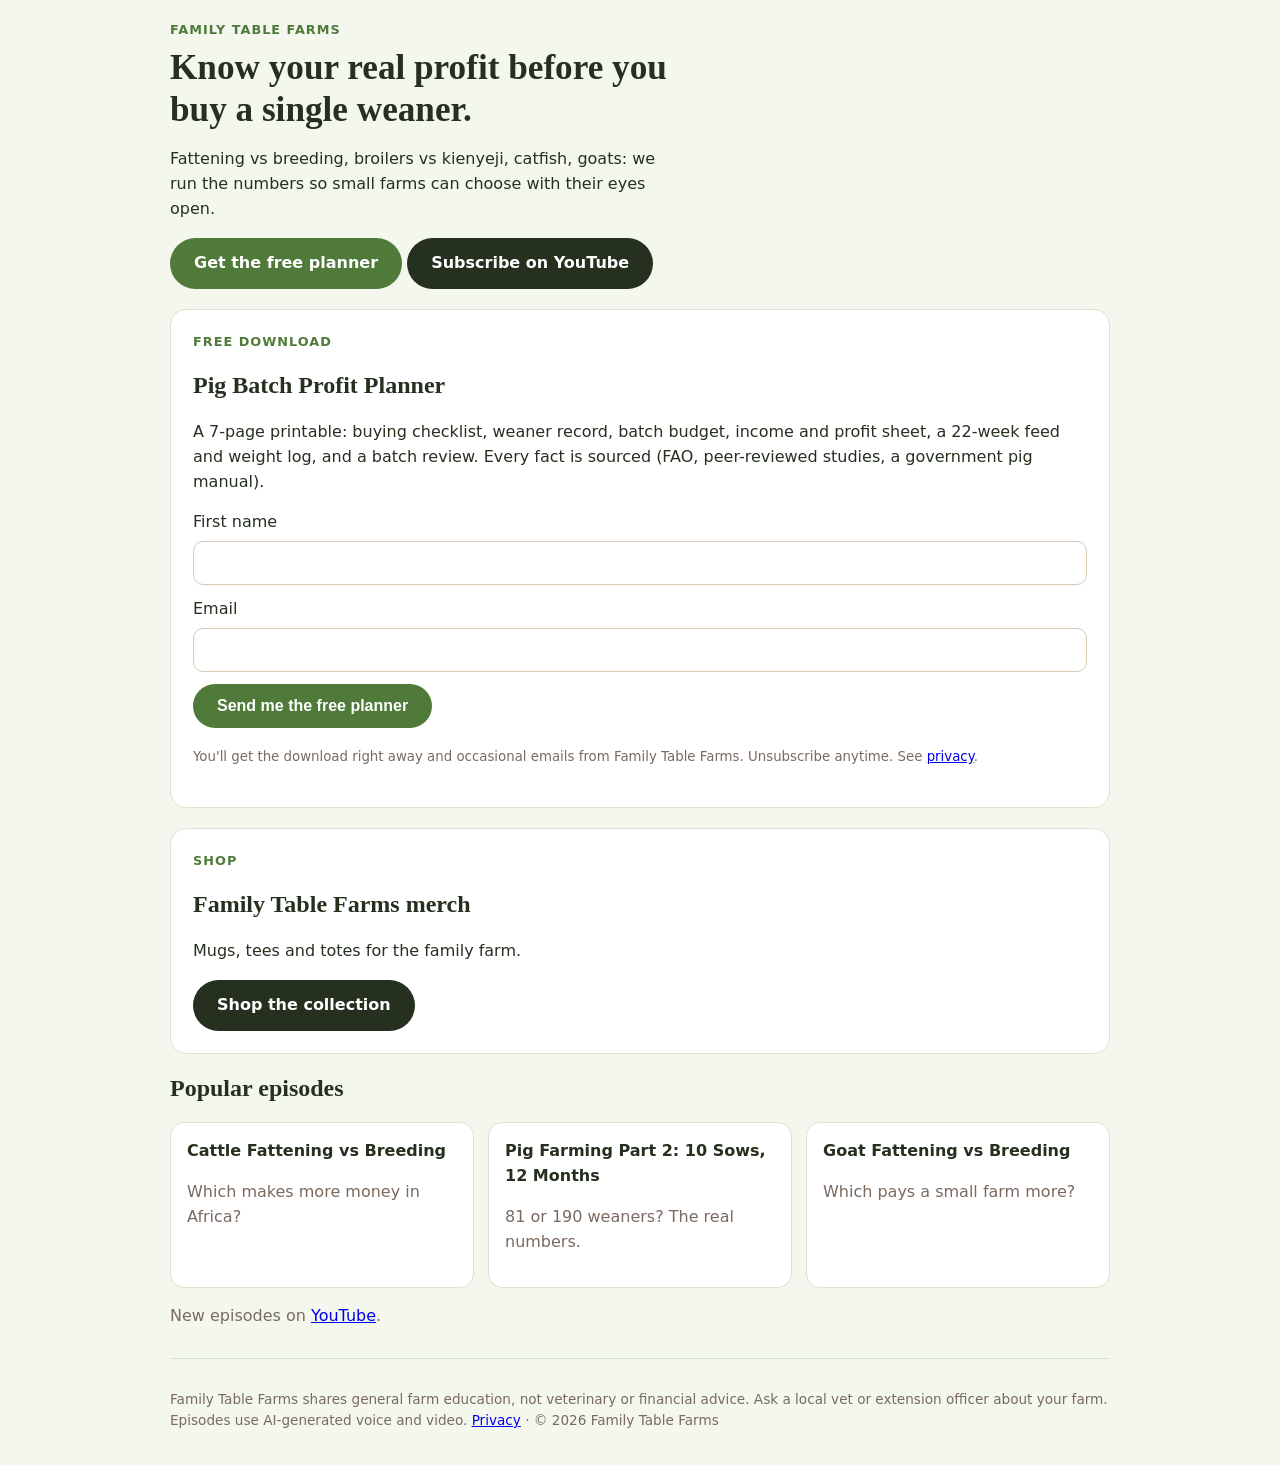
==== index.html @ 66e860a6 "Add files via upload" ====
<!doctype html><html lang="en"><head><meta charset="utf-8">
<meta http-equiv="Content-Security-Policy" content="default-src 'self'; img-src 'self' data: https:; style-src 'self' 'unsafe-inline'; script-src 'self'; form-action https://formsubmit.co; base-uri 'self'; object-src 'none'; upgrade-insecure-requests">
<meta name="referrer" content="strict-origin-when-cross-origin"><meta name="viewport" content="width=device-width,initial-scale=1">
<title>Family Table Farms | Small-farm money battles, real numbers</title>
<meta name="description" content="Free Pig Batch Profit Planner: count every cost and every pig from weaner to market. From the Family Table Farms YouTube channel.">
<link rel="canonical" href="https://yarosim.github.io/family-table-farms/"><meta name="theme-color" content="#4F7A3A">
<link rel="stylesheet" href="style.css"></head><body><div class="wrap">
<section class="hero"><div><div class="kick">FAMILY TABLE FARMS</div><h1>Know your real profit before you buy a single weaner.</h1>
<p>Fattening vs breeding, broilers vs kienyeji, catfish, goats: we run the numbers so small farms can choose with their eyes open.</p>
<a class="btn" href="#free">Get the free planner</a> <a class="btn alt" href="https://www.youtube.com/channel/UChLOYBNOhn2u70Kt5-DNtow?sub_confirmation=1">Subscribe on YouTube</a></div></section>
<section class="card" id="free"><div class="kick">FREE DOWNLOAD</div><h2>Pig Batch Profit Planner</h2>
<p>A 7-page printable: buying checklist, weaner record, batch budget, income and profit sheet, a 22-week feed and weight log, and a batch review. Every fact is sourced (FAO, peer-reviewed studies, a government pig manual).</p>
<form action="https://formsubmit.co/pnsgloballlc@gmail.com" method="POST">
<input type="hidden" name="_subject" value="[SIGNUP] family-table-farms"><input type="hidden" name="_next" value="https://yarosim.github.io/family-table-farms/free/">
<input type="hidden" name="_captcha" value="false"><input type="hidden" name="_template" value="table"><input type="text" name="_honey" style="display:none" tabindex="-1" autocomplete="off">
<input type="hidden" name="source" value="family-table-farms-landing"><label>First name<input type="text" name="name" required></label>
<label>Email<input type="email" name="email" required></label><button class="btn" type="submit">Send me the free planner</button>
<p><small>You'll get the download right away and occasional emails from Family Table Farms. Unsubscribe anytime. See <a href="privacy.html">privacy</a>.</small></p></form></section>
<section class="card"><div class="kick">SHOP</div><h2>Family Table Farms merch</h2><p>Mugs, tees and totes for the family farm.</p><a class="btn alt" href="https://vb3mfp-qd.myshopify.com/collections/family-table-farms">Shop the collection</a></section>
<section><h2>Popular episodes</h2><div class="eps">
<div class="ep"><strong>Cattle Fattening vs Breeding</strong><p class="muted">Which makes more money in Africa?</p></div>
<div class="ep"><strong>Pig Farming Part 2: 10 Sows, 12 Months</strong><p class="muted">81 or 190 weaners? The real numbers.</p></div>
<div class="ep"><strong>Goat Fattening vs Breeding</strong><p class="muted">Which pays a small farm more?</p></div></div>
<p class="muted">New episodes on <a href="https://www.youtube.com/channel/UChLOYBNOhn2u70Kt5-DNtow">YouTube</a>.</p></section>
<footer><p>Family Table Farms shares general farm education, not veterinary or financial advice. Ask a local vet or extension officer about your farm. Episodes use AI-generated voice and video. <a href="privacy.html">Privacy</a> · © 2026 Family Table Farms</p></footer></div></body></html>
---- style.css ----
*{box-sizing:border-box}body{margin:0;font-family:system-ui,-apple-system,Segoe UI,Roboto,sans-serif;background:#F3F7EE;color:#25301F;line-height:1.55}
.site-head{background:#fff;border-bottom:3px solid #4F7A3A}
.site-head .wrap{padding-top:12px;padding-bottom:12px}
.brand{display:inline-flex;align-items:center;gap:10px;max-width:100%;min-height:48px;padding:4px 16px 4px 4px;border:2px solid #4F7A3A;border-radius:999px;background:#fff;color:#25301F;text-decoration:none;font-weight:800}
.brand img{width:40px;height:40px;border-radius:12px;flex:0 0 auto}
.brand span{font-family:Georgia,serif;font-size:1.15rem;line-height:1.15}
.brand:hover{background:#F3F7EE}
.brand:focus{outline:3px solid #25301F;outline-offset:3px}
footer .brand{margin:0 0 16px}
@media(max-width:420px){.brand{gap:8px;padding-right:12px}.brand span{font-size:1rem}}
.wrap{max-width:980px;margin:auto;padding:20px}h1,h2{font-family:Georgia,serif;line-height:1.2}h1{font-size:2.2rem;margin:.2em 0}
.hero{display:grid;gap:24px;align-items:center}@media(min-width:760px){.hero{grid-template-columns:1.2fr 1fr}}
.hero img{width:100%;max-width:360px;border-radius:18px;box-shadow:0 10px 30px #0002;justify-self:center}
.kick{color:#4F7A3A;font-weight:700;letter-spacing:.08em;font-size:.8rem}.card{background:#fff;border:1px solid #D9E4CF;border-radius:16px;padding:22px;margin:20px 0}
.btn{display:inline-block;background:#4F7A3A;color:#fff;border:0;border-radius:999px;padding:13px 24px;font-size:1rem;font-weight:700;text-decoration:none;cursor:pointer}
.btn.alt{background:#25301F}input[type=email],input[type=text]{width:100%;padding:12px;border:1px solid #d8c8b4;border-radius:10px;font-size:1rem;margin:6px 0 12px}
.eps{display:grid;gap:14px}@media(min-width:760px){.eps{grid-template-columns:repeat(3,1fr)}}.ep{background:#fff;border-radius:14px;padding:16px;border:1px solid #D9E4CF}
small,.muted{color:#7a6a60}footer{font-size:.85rem;color:#7a6a60;border-top:1px solid #D9E4CF;margin-top:30px;padding-top:16px}
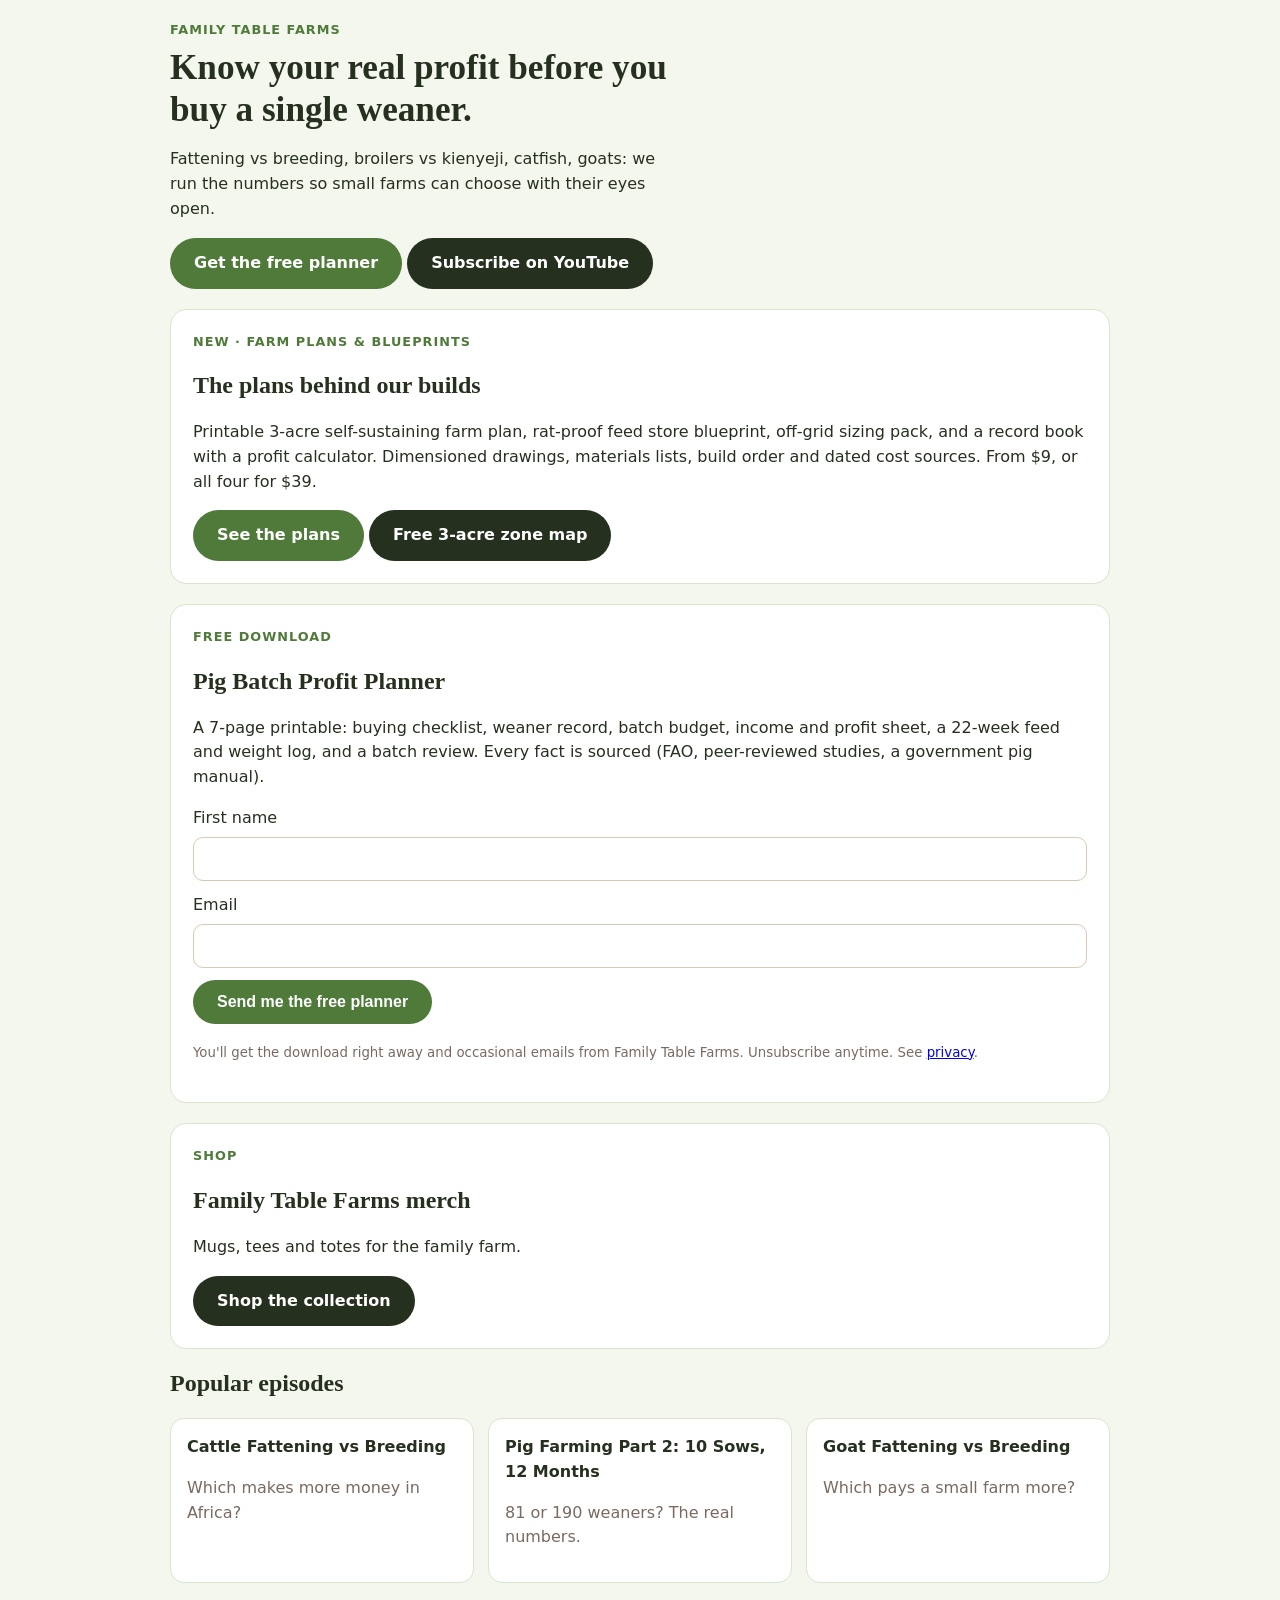
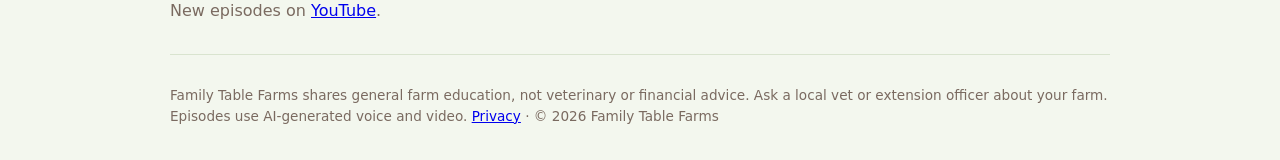
==== commit b9973301: "Plans store: root updates" ====
--- a/index.html
+++ b/index.html
@@ -8,6 +8,9 @@
 <section class="hero"><div><div class="kick">FAMILY TABLE FARMS</div><h1>Know your real profit before you buy a single weaner.</h1>
 <p>Fattening vs breeding, broilers vs kienyeji, catfish, goats: we run the numbers so small farms can choose with their eyes open.</p>
 <a class="btn" href="#free">Get the free planner</a> <a class="btn alt" href="https://www.youtube.com/channel/UChLOYBNOhn2u70Kt5-DNtow?sub_confirmation=1">Subscribe on YouTube</a></div></section>
+<section class="card"><div class="kick">NEW · FARM PLANS &amp; BLUEPRINTS</div><h2>The plans behind our builds</h2>
+<p>Printable 3-acre self-sustaining farm plan, rat-proof feed store blueprint, off-grid sizing pack, and a record book with a profit calculator. Dimensioned drawings, materials lists, build order and dated cost sources. From $9, or all four for $39.</p>
+<a class="btn" href="plans/">See the plans</a> <a class="btn alt" href="plans/#free">Free 3-acre zone map</a></section>
 <section class="card" id="free"><div class="kick">FREE DOWNLOAD</div><h2>Pig Batch Profit Planner</h2>
 <p>A 7-page printable: buying checklist, weaner record, batch budget, income and profit sheet, a 22-week feed and weight log, and a batch review. Every fact is sourced (FAO, peer-reviewed studies, a government pig manual).</p>
 <form action="https://formsubmit.co/pnsgloballlc@gmail.com" method="POST">
